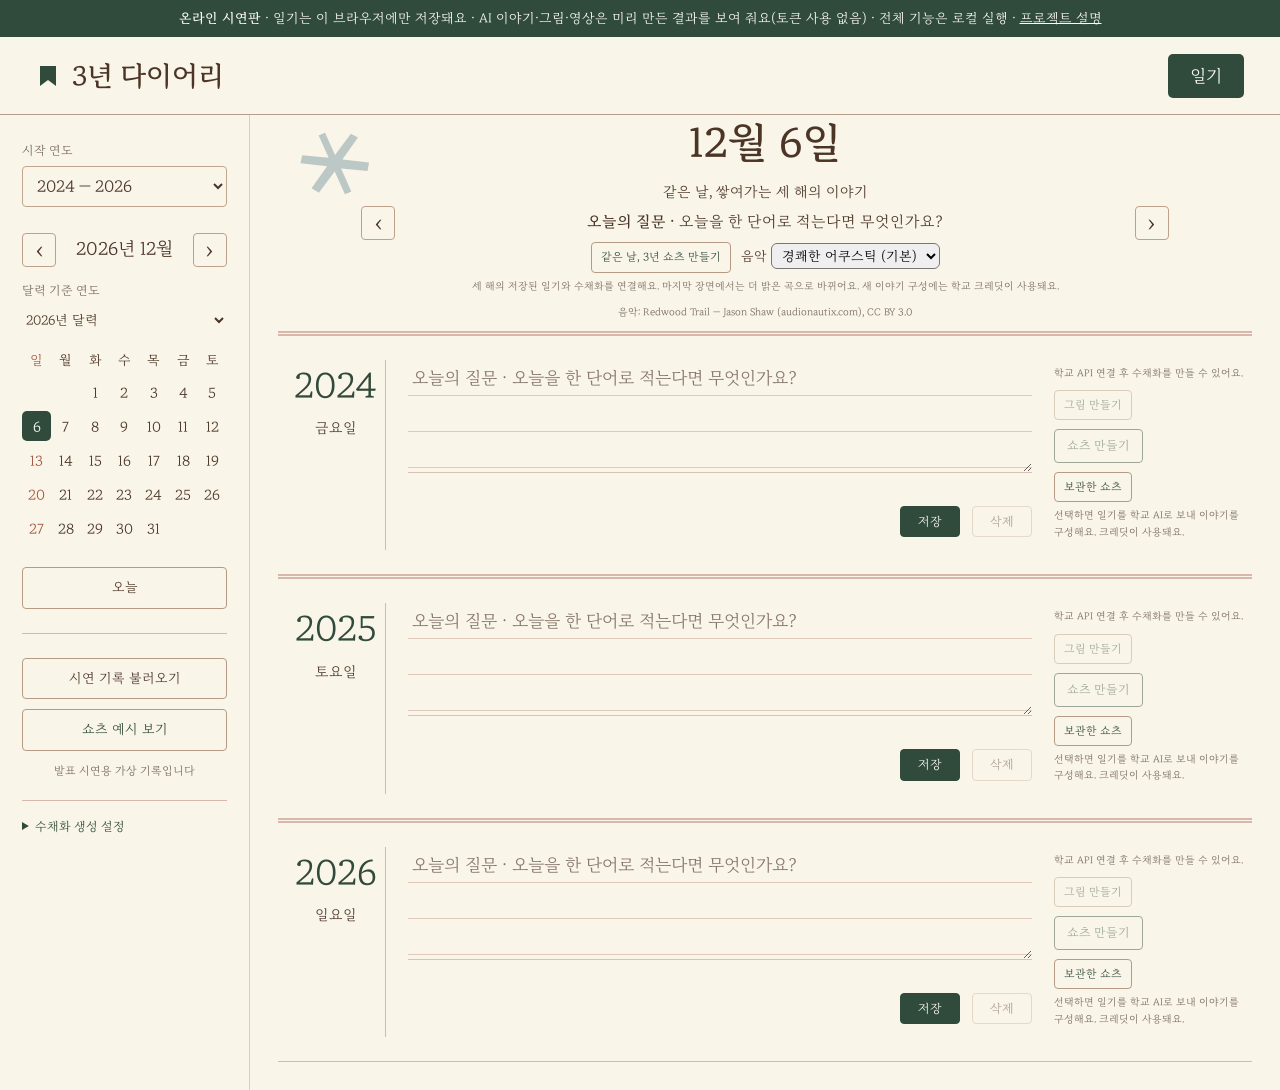
==== site/index.html @ 6a5f15e4 "Add term project: 3-year diary with AI shorts and Pages demo - Term-Project/: v2 app (Python stdlib " ====
<!DOCTYPE html>
<html lang="ko">
<head>
  <meta charset="UTF-8">
  <meta name="viewport" content="width=device-width, initial-scale=1.0">
  <title>3년 다이어리</title>
  <link rel="stylesheet" href="style.css">
</head>
<body>
  <div class="static-banner" role="note"><strong>온라인 시연판</strong> · 일기는 이 브라우저에만 저장돼요 · AI 이야기·그림·영상은 미리 만든 결과를 보여 줘요(토큰 사용 없음) · 전체 기능은 로컬 실행 · <a href="https://github.com/kiwisoop/ai-practice-course/tree/main/Term-Project">프로젝트 설명</a></div>
  <div class="app-container">
    <header class="app-header">
      <div class="header-left">
        <svg class="bookmark-icon" viewBox="0 0 24 24" width="24" height="24" aria-hidden="true">
          <path d="M4 2v20l8-6 8 6V2H4z" fill="currentColor"/>
        </svg>
        <h1 class="app-title">3년 다이어리</h1>
      </div>
      <nav class="header-nav">
        <button id="btn-diary" class="nav-btn" aria-pressed="true">일기</button>
      </nav>
    </header>

    <div class="main-wrapper">
      <aside class="sidebar">
        <section class="calendar-panel">
          <div class="calendar-header">
            <label for="select-start-year" class="year-label">시작 연도</label>
            <select id="select-start-year" class="year-select">
              <option value="1900">1900</option>
              <option value="1950">1950</option>
              <option value="2024" selected>2024</option>
              <option value="2050">2050</option>
              <option value="2097">2097</option>
            </select>
          </div>

          <div class="month-nav">
            <button aria-label="이전 달" id="btn-prev-month" class="btn-nav-month">‹</button>
            <span id="display-month" class="month-display">11월</span>
            <button aria-label="다음 달" id="btn-next-month" class="btn-nav-month">›</button>
          </div>

          <label class="year-label" for="calendar-year">달력 기준 연도</label><select id="calendar-year" class="year-select"></select>
          <table class="calendar-table" aria-label="달력">
            <thead>
              <tr>
                <th>일</th>
                <th>월</th>
                <th>화</th>
                <th>수</th>
                <th>목</th>
                <th>금</th>
                <th>토</th>
              </tr>
            </thead>
            <tbody id="calendar-body">
            </tbody>
          </table>

          <button id="btn-today" class="btn-today">오늘</button>
        </section>

        <section class="demo-panel">
          <button id="btn-load-demo" class="btn-demo">시연 기록 불러오기</button>
          <a href="shorts.html" class="btn-demo long-demo-link">쇼츠 예시 보기</a>
          <p class="demo-label">발표 시연용 가상 기록입니다</p>
        </section>
        <details id="image-settings" class="image-settings">
          <summary>수채화 생성 설정</summary>
          <p>GPT Image 2.5 Sunburst<br>한 번에 1장 · 약 15크레딧</p>
          <p id="image-api-status" role="status">연결 설정 확인 중…</p>
          <label><input type="checkbox" id="image-consent" disabled> 일기 저장 시 수채화 생성에 동의</label>
          <p>일기 본문이 학교 이미지 서비스로 전송됩니다. 기존 그림이 있으면 다시 열 때 추가 생성하지 않습니다.</p>
        </details>
      </aside>

      <main class="content-area">
        <div class="date-selector">
          <button aria-label="전날" id="btn-prev-day" class="btn-day-nav">‹</button>
          <div><div id="display-date" class="date-display">11월 17일</div><p class="date-subtitle">같은 날, 쌓여가는 세 해의 이야기</p><p id="daily-question" class="daily-question"></p><div id="past-banner" class="past-banner" role="status" aria-live="polite" hidden><span id="past-banner-text"></span> <button id="past-banner-read" type="button">지난 기록 먼저 읽기</button></div><button id="three-year-video" class="btn-generate">같은 날, 3년 쇼츠 만들기</button> <label for="three-year-music" class="music-label">음악</label> <select id="three-year-music" class="music-select"></select><p class="image-status">세 해의 저장된 일기와 수채화를 연결해요. 마지막 장면에서는 더 밝은 곡으로 바뀌어요. 새 이야기 구성에는 학교 크레딧이 사용돼요.</p><p id="three-year-music-credit" class="image-status"></p></div>
          <button aria-label="다음 날" id="btn-next-day" class="btn-day-nav">›</button>
        </div>

        <div id="diary-sections" class="diary-sections">
        </div>
      </main>
    </div>
  </div>

  <dialog id="dialog-shorts" aria-labelledby="shorts-title" class="dialog-info shorts-dialog">
    <h2 id="shorts-title">이 일기로 쇼츠 만들기</h2>
    <p id="shorts-date"></p>
    <p>일기 속 사건과 마음의 흐름을 짧은 이야기로 자동 구성해요. 확인 후 영상으로 남겨 보세요.</p>
    <img id="shorts-image" alt="쇼츠에 사용할 일기 수채화">
    <details><summary>저장한 일기 확인</summary><p id="shorts-original"></p></details>
    <ol id="shorts-story" aria-label="일기로 구성한 이야기"></ol>
    <details id="shorts-edit" hidden><summary>구성된 이야기 수정하기</summary>
      <label for="shorts-captions">장면별 문장</label>
      <textarea id="shorts-captions" rows="6" maxlength="519"></textarea>
      <p class="demo-label">수정은 선택이에요. 1~8개 장면, 장면당 64자 이내. 원문은 바뀌지 않아요. 쇼츠를 완성하면 수정한 문장을 다음 쇼츠와 3년 쇼츠에서 다시 사용해요.</p>
    </details>
    <button id="retry-story" class="btn-delete" hidden>이야기 구성 다시 시도</button>
    <button id="make-scene-images" class="btn-generate" disabled>이야기에 맞는 장면 그림 준비</button>
    <p class="demo-label">최대 3장 · 새 그림 장당 약 15크레딧(최대 약 45). 같은 일기·장면은 재사용해요. 실패해도 준비된 그림은 보존해요. 새로 만들 장수와 예상 크레딧을 확인한 뒤 일기와 장면을 학교 API로 보내요.</p>
    <div id="scene-previews" aria-label="장면 그림"></div>
    <p id="shorts-status" role="status"></p>
    <label for="shorts-music" class="music-label">배경음악</label> <select id="shorts-music" class="music-select"></select>
    <p id="shorts-music-credit" class="demo-label"></p>
    <button id="make-shorts" class="btn-save" disabled>이 이야기로 쇼츠 만들기</button>
    <button id="close-shorts" class="btn-delete">닫기</button>
    <video id="shorts-video" controls playsinline hidden></video>
    <a id="download-shorts" download="오늘의일기_쇼츠.mp4" hidden>MP4 저장</a>
    <p class="demo-label">이야기 구성은 학교 AI를 사용하고, 저장된 그림의 확대·패닝과 영상 합성은 추가 AI 호출 없이 처리해요. 음원 출처는 선택한 곡 아래에 표시돼요.</p>
  </dialog>
  <dialog id="dialog-videos" class="dialog-info shorts-dialog" aria-labelledby="videos-title">
    <h2 id="videos-title">보관한 쇼츠</h2>
    <p id="videos-status" role="status"></p>
    <div id="saved-videos"></div>
    <button id="close-videos" class="btn-delete">닫기</button>
  </dialog>
  <dialog id="dialog-image" class="dialog-image">
    <div class="dialog-content">
      <img id="dialog-image-preview" alt="수채화 확대 이미지">
      <button id="btn-close-image" class="btn-close-dialog">닫기</button>
    </div>
  </dialog>

  <dialog aria-labelledby="dialog-title" id="dialog-info" class="dialog-info">
    <div class="dialog-content">
      <h2 id="dialog-title"></h2>
      <p id="dialog-message"></p>
      <button id="btn-close-info" class="btn-modal">확인</button>
    </div>
  </dialog>

  <div id="status-message" class="status-message" role="status" aria-live="polite"></div>

  <script src="mock-api.js"></script>
  <script src="app.js"></script>
</body>
</html>
---- site/style.css ----
@font-face { font-family: MaruBuri; src: url('../assets/MaruBuri-Regular.woff2') format('woff2'); font-display: swap; }
@font-face { font-family: MaruBuri; src: url('../assets/MaruBuri-SemiBold.woff2') format('woff2'); font-weight: 600; font-display: swap; }
:root { --paper: #faf5e9; --ink: #4b3526; --green: #304b3b; --rule: #d8b7ac; --muted: #77695e; }
* { box-sizing: border-box; }
body { margin: 0; color: var(--ink); background: var(--paper); font-family: MaruBuri, 'AppleMyungjo', 'Batang', serif; line-height: 1.65; }
button, select, textarea { font: inherit; }
button { cursor: pointer; color: inherit; }
button:disabled { opacity: .45; cursor: default; }
button:focus-visible, select:focus-visible, img:focus-visible { outline: 2px solid var(--green); outline-offset: 4px; }
.app-header { min-height: 78px; padding: 14px 36px; display: flex; align-items: center; justify-content: space-between; border-bottom: 1px solid #b79d8d; }
.header-left { display: flex; align-items: center; gap: 12px; }
.bookmark-icon { color: var(--green); }
.app-title { margin: 0; font-size: 27px; font-weight: 600; }
.header-nav { display: flex; gap: 16px; }
.nav-btn { border: 0; background: none; padding: 8px 22px; font-size: 17px; }
.nav-btn[aria-pressed=true] { color: #fffdf6; background: var(--green); border-radius: 5px; }
.main-wrapper { display: flex; max-width: 1600px; margin: auto; min-height: calc(100vh - 78px); }
.sidebar { flex: 0 0 250px; padding: 26px 22px; border-right: 1px solid #dfcebb; }
.calendar-panel { padding-bottom: 24px; }
.calendar-header { margin-bottom: 26px; }
.year-label { display: block; font-size: 12px; color: var(--muted); margin-bottom: 5px; }
.year-select { padding: 8px 10px; width: 100%; color: var(--ink); background: transparent; border: 1px solid #bea58e; border-radius: 4px; }
.month-nav { display: flex; align-items: center; justify-content: space-between; margin: 20px 0 14px; }
.month-display { font-size: 18px; }
.btn-nav-month, .btn-day-nav { background: transparent; border: 1px solid #bca18c; border-radius: 4px; width: 34px; height: 34px; font-size: 24px; line-height: 1; }
#calendar-year { border: 0; padding: 4px 0; margin-bottom: 12px; font-size: 13px; }
.calendar-table { border-collapse: collapse; width: 100%; text-align: center; margin-bottom: 22px; }
.calendar-table th { font-size: 13px; font-weight: 400; padding: 4px 0; }
.calendar-table th:first-child, .calendar-table td:first-child { color: #a4563d; }
.calendar-table td { height: 34px; padding: 0; }
.calendar-day { border: 0; background: transparent; width: 29px; height: 30px; padding: 0; font-size: 14px; border-radius: 5px; }
.calendar-day:hover { background: #e9e4d6; }
.calendar-day.selected { background: var(--green); color: white; }
.btn-today, .btn-demo { width: 100%; border: 1px solid #b59b85; background: transparent; padding: 9px; border-radius: 4px; font-size: 13px; }
.demo-panel { border-top: 1px solid var(--rule); padding-top: 24px; }
.demo-label { font-size: 11px; color: var(--muted); text-align: center; }
.content-area { flex: 1; min-width: 0; padding: 0 28px 28px; }
.date-selector { display: flex; justify-content: center; align-items: center; gap: clamp(24px, 6vw, 110px); text-align: center; min-height: 166px; position: relative; }
.date-display { font-size: clamp(30px, 3.2vw, 46px); font-weight: 600; line-height: 1.4; }
.date-subtitle { margin: 7px 0 0; font-size: 14px; }
.daily-question { margin: 8px auto 0; max-width: 34em; font-size: 15px; line-height: 1.5; }
.daily-question::before { content: '오늘의 질문 · '; font-weight: 600; }
.past-banner { margin: 10px auto 0; padding: 8px 12px; max-width: 34em; border: 1px solid currentColor; border-radius: 8px; font-size: 14px; }
.past-banner button { margin-left: 6px; font: inherit; text-decoration: underline; background: none; border: 0; color: inherit; cursor: pointer; }
.date-selector::before { content: ''; position: absolute; left: 22px; top: 16px; width: 70px; height: 65px; opacity: .55; background: #c3a33b; clip-path: polygon(48% 100%,45% 65%,3% 37%,6% 17%,23% 0,42% 5%,50% 28%,60% 4%,79% 0,97% 18%,98% 37%,56% 65%,53% 100%); transform: rotate(-24deg); pointer-events: none; }
.content-area[data-season=spring] .date-selector::before { background: #dba4a2; clip-path: polygon(50% 12%,65% 0,80% 12%,78% 32%,98% 40%,100% 59%,80% 71%,80% 91%,58% 100%,44% 83%,22% 95%,4% 79%,15% 58%,0 41%,12% 22%,34% 26%); }
.content-area[data-season=summer] .date-selector::before { background: #6a8c54; border-radius: 85% 0 85% 0; clip-path: none; }
.content-area[data-season=winter] .date-selector::before { background: #8aa4aa; clip-path: polygon(45% 0,55% 0,55% 38%,88% 18%,95% 28%,62% 49%,95% 70%,88% 81%,55% 61%,55% 100%,45% 100%,45% 61%,12% 81%,5% 70%,38% 49%,5% 28%,12% 18%,45% 38%); }
.diary-sections { display: flex; flex-direction: column; }
.diary-section { border-top: 5px double var(--rule); display: grid; grid-template-columns: 100px minmax(0, 1fr) 190px; gap: 22px; padding: 24px 8px; min-height: 216px; }
.diary-section:last-child { border-bottom: 1px solid var(--rule); }
.section-header { display: flex; flex-direction: column; align-items: center; padding-top: 3px; border-right: 1px solid var(--rule); }
.year-title { color: var(--green); font-size: 35px; line-height: 1.3; }
.weekday-text { font-size: 14px; margin-top: 8px; }
.section-textarea-wrapper { min-width: 0; display: flex; flex-direction: column; }
.section-textarea { display: block; width: 100%; min-height: 113px; height: 113px; padding: 0 4px; resize: vertical; border: 0; border-bottom: 1px solid #dbc3b3; border-radius: 0; color: var(--ink); background-color: transparent; background-image: repeating-linear-gradient(transparent 0,transparent 35px,#dfc9b9 35px,#dfc9b9 36px); line-height: 36px; font-size: 17px; }
.section-textarea:focus { outline: 1px solid #b0bba9; outline-offset: 6px; }
.section-textarea:disabled { color: #857568; opacity: 1; }
.section-textarea::placeholder { color: #857568; }
.section-status { min-height: 19px; margin: 10px 0 4px; color: var(--muted); font-size: 11px; }
.section-status.error { color: #a33829; }
.section-status.success { color: var(--green); }
.section-buttons { display: flex; gap: 12px; justify-content: flex-end; }
.btn-save, .btn-delete { padding: 5px 17px; border-radius: 4px; font-size: 12px; }
.btn-save { border: 1px solid var(--green); color: #fffdf6; background: var(--green); }
.btn-delete { border: 1px solid #cbb8a3; background: transparent; }
.section-image-wrapper { min-width: 0; }
.section-image { width: 100%; height: 143px; object-fit: cover; cursor: zoom-in; border-radius: 3px; }
.image-status { font-size: 10px; color: var(--muted); margin-top: 5px; }
.image-status.stale { color: #8d5e29; }
.dialog-info, .dialog-image { margin: auto; max-width: min(90vw, 900px); border: 1px solid #bca18c; border-radius: 7px; padding: 25px; background: var(--paper); color: var(--ink); }
dialog::backdrop { background: #231e1966; }
.dialog-content { display: flex; flex-direction: column; align-items: center; gap: 14px; }
.dialog-content h2 { margin: 0; font-size: 22px; }
.dialog-content p { white-space: pre-line; }
.dialog-content img { max-width: 80vw; max-height: 75vh; object-fit: contain; }
.btn-close-dialog, .btn-modal { border: 0; color: white; background: var(--green); border-radius: 4px; padding: 8px 23px; }
.status-message:empty { display: none; }
.status-message { padding: 10px 25px; color: #943b2d; font-size: 14px; }
@media (min-width: 1600px) { .diary-section { min-height: 245px; } }
@media (max-width: 1100px) { .sidebar { flex-basis: 215px; padding: 24px 16px; } .content-area { padding: 0 18px 25px; } .diary-section { grid-template-columns: 78px minmax(0,1fr) 145px; gap: 14px; } .section-image { height: 128px; } .section-textarea { font-size: 15px; } .date-selector::before { width: 46px; height: 45px; left: 2px; } }
@media (max-width: 720px) {
  .app-header { padding: 12px 17px; min-height: 66px; }
  .app-title { font-size: 21px; }
  .header-left { gap: 6px; }
  .header-nav { gap: 2px; }
  .nav-btn { padding: 6px 10px; font-size: 13px; }
  .main-wrapper { display: block; }
  .sidebar { width: auto; border-right: 0; border-bottom: 1px solid var(--rule); padding: 15px 20px; }
  .calendar-header { margin: 0; }
  .month-nav, .calendar-table, #calendar-year, label[for=calendar-year], .btn-today { display: none; }
  .calendar-panel { padding: 0; }
  .demo-panel { border: 0; padding-top: 10px; }
  .demo-label { margin: 6px 0 0; }
  .content-area { padding: 0 18px 30px; }
  .date-selector { min-height: 130px; gap: 20px; }
  .date-selector::before { width: 30px; height: 30px; top: 7px; }
  .date-subtitle { font-size: 11px; }
  .date-display { font-size: 31px; }
  .diary-section { grid-template-columns: 58px minmax(0,1fr); gap: 13px; padding: 22px 0; }
  .year-title { font-size: 25px; }
  .weekday-text { font-size: 11px; }
  .section-image-wrapper { grid-column: 2; }
  .section-image { width: 100%; max-width: 290px; height: auto; aspect-ratio: 4 / 3; }
  .section-textarea { font-size: 15px; min-height: 149px; height: 149px; }
}

.image-settings { border-top:1px solid var(--rule); margin-top:20px; padding-top:16px; font-size:12px; }
.image-settings summary { cursor:pointer; color:var(--green); }
.image-settings p { color:var(--muted); }
.image-settings label { display:block; }
.image-settings input { accent-color:var(--green); }
.btn-generate, .btn-history { margin-top:9px; background:transparent; border:1px solid #b59b85; border-radius:4px; padding:5px 9px; font-size:11px; color:var(--green); }
.image-status.error { color:#a33829; }

.btn-shorts { display:block; margin-top:9px; padding:6px 12px; border:1px solid var(--green); border-radius:4px; color:var(--green); background:transparent; font-size:12px; }
.shorts-dialog { width:min(640px,94vw); max-height:90vh; overflow:auto; }
#shorts-image { display:block; width:150px; max-width:100%; margin:12px auto; border-radius:4px; }
#shorts-original { white-space:pre-wrap; max-height:220px; overflow:auto; }
#shorts-captions { display:block; width:100%; margin-top:8px; padding:12px; color:var(--ink); background:var(--paper); border:1px solid var(--rule); }
#shorts-video { display:block; max-height:65vh; max-width:100%; margin:20px auto; }
#shorts-video[hidden], #download-shorts[hidden] { display:none; }
#download-shorts { display:block; text-align:center; color:var(--green); }

.long-demo-link { display:block; margin-top:10px; text-align:center; text-decoration:none; color:var(--green); }
.demo-home { color:var(--green); text-decoration:none; }
a:focus-visible, video:focus-visible { outline:2px solid var(--green); outline-offset:4px; }
.long-demo-page { max-width:1200px; padding:36px 28px 64px; margin:auto; }
.long-demo-intro { border-bottom:1px solid var(--rule); padding-bottom:24px; margin-bottom:32px; }
.long-demo-date { color:var(--muted); font-size:14px; }
.long-demo-intro h1 { font-size:clamp(26px,4vw,40px); margin:8px 0; }
.long-demo-layout { display:grid; grid-template-columns:minmax(250px,360px) minmax(0,1fr); gap:clamp(28px,5vw,72px); align-items:start; }
.long-demo-layout h2 { font-size:21px; margin:0 0 18px; }
.long-demo-movie video { display:block; width:100%; aspect-ratio:9/16; background:#302a24; border-radius:5px; }
.long-demo-download { display:block; margin-top:14px; text-align:center; text-decoration:none; font-size:15px; padding:10px; }
.long-demo-note { font-size:12px; color:var(--muted); line-height:1.8; }
.long-demo-second { margin-top:40px !important; }
.long-demo-year { margin-top:28px; border-top:1px solid var(--rule); padding-top:16px; }
.long-demo-year summary { cursor:pointer; font-size:17px; }
.long-demo-year > p:not(.long-demo-note) { line-height:2.15; margin:20px 0; word-break:keep-all; }
.long-demo-diary { min-width:0; }
.long-demo-diary > p:not(.long-demo-note) { line-height:2.15; margin:24px 0; word-break:keep-all; overflow-wrap:anywhere; }
@media (max-width:720px) {
  .long-demo-page { padding:24px 20px 40px; }
  .long-demo-layout { grid-template-columns:1fr; }
  .long-demo-movie { width:100%; max-width:360px; margin:auto; }
}

#shorts-story { padding-left:28px; line-height:1.9; }
#shorts-story li { padding:7px 0; border-bottom:1px solid var(--rule); }
#scene-previews { display:flex; gap:10px; flex-wrap:wrap; margin:14px 0; }
#scene-previews img { width:calc(33.33% - 10px); object-fit:cover; border-radius:4px; }
#saved-videos video { display:block; max-width:100%; max-height:65vh; margin:14px auto; }
#saved-videos section { padding:14px 0; border-bottom:1px solid var(--rule); }
#shorts-edit[hidden], #retry-story[hidden] { display:none; }

.music-label { font-size: 13px; margin-left: 6px; }
.music-select { font: inherit; font-size: 13px; padding: 2px 6px; border-radius: 6px; }

.static-banner { padding: 8px 16px; font-size: 13px; text-align: center; color: #fffdf6; background: var(--green); }
.static-banner a { color: inherit; }
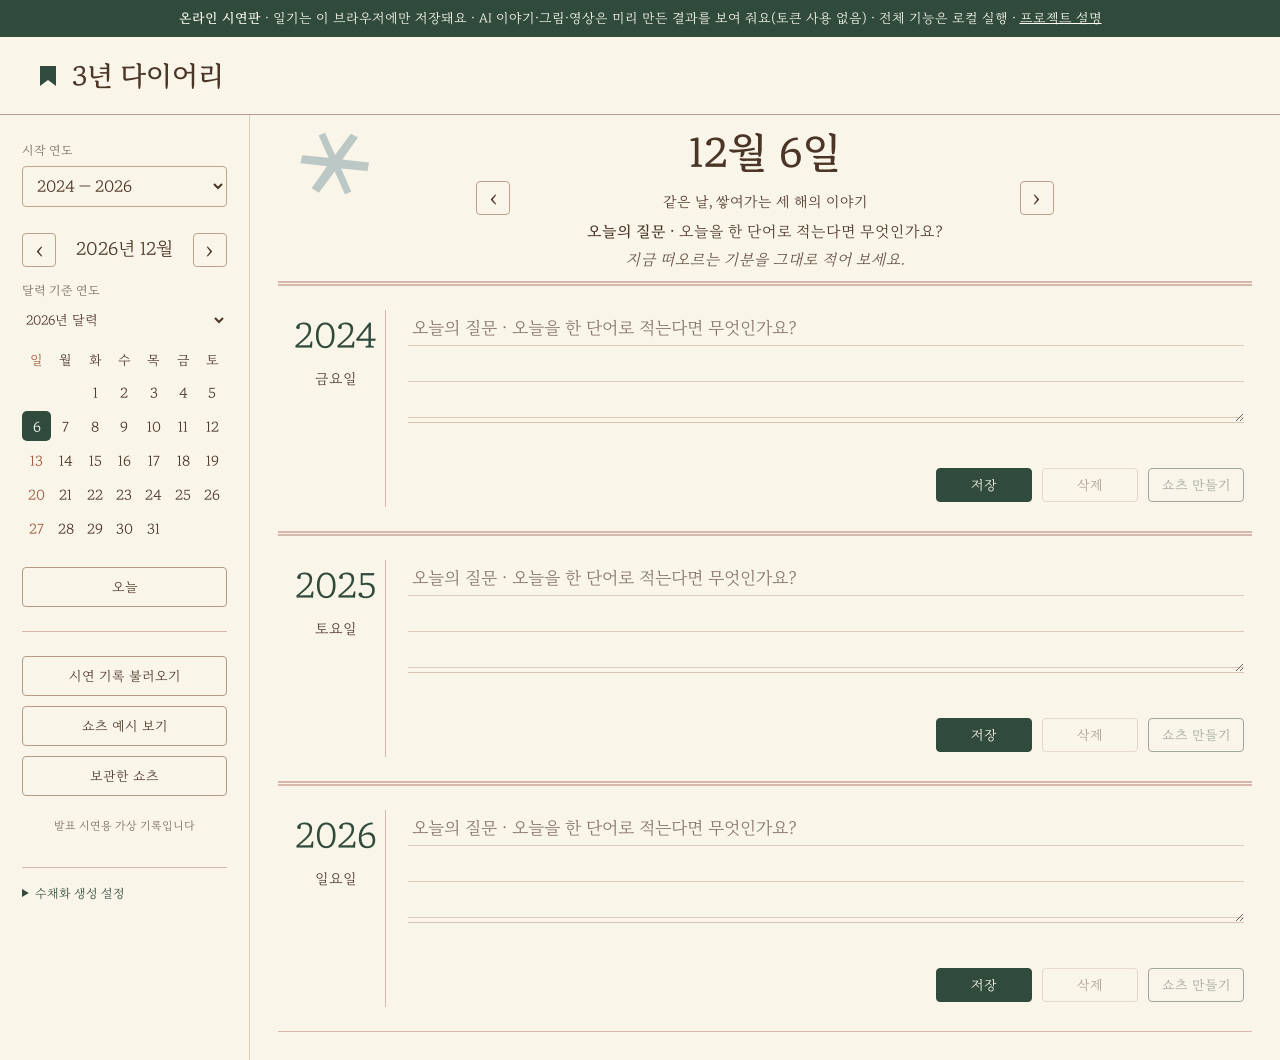
==== commit 0eefeb9d: "장면마다 AI 영상(Seedance)·인물 통일 쇼츠, 예시 쇼츠·README 최신화 - 장면 문장마다 Seedance 텍스트→영상 클립, 같은 인물 설명으로 주인공 통일 - 쇼츠" ====
--- a/site/index.html
+++ b/site/index.html
@@ -7,7 +7,7 @@
   <link rel="stylesheet" href="style.css">
 </head>
 <body>
-  <div class="static-banner" role="note"><strong>온라인 시연판</strong> · 일기는 이 브라우저에만 저장돼요 · AI 이야기·그림·영상은 미리 만든 결과를 보여 줘요(토큰 사용 없음) · 전체 기능은 로컬 실행 · <a href="https://github.com/kiwisoop/ai-practice-course/tree/main/Term-Project">프로젝트 설명</a></div>
+  <div class="static-banner" role="note"><strong>온라인 시연판</strong> · 일기는 이 브라우저에만 저장돼요 · AI 이야기·그림·영상은 미리 만든 결과를 보여 줘요(토큰 사용 없음) · 전체 기능은 로컬 실행 · <a href="https://github.com/kiwisoop/same-day-diary">프로젝트 설명</a></div>
   <div class="app-container">
     <header class="app-header">
       <div class="header-left">
@@ -16,9 +16,6 @@
         </svg>
         <h1 class="app-title">3년 다이어리</h1>
       </div>
-      <nav class="header-nav">
-        <button id="btn-diary" class="nav-btn" aria-pressed="true">일기</button>
-      </nav>
     </header>
 
     <div class="main-wrapper">
@@ -64,6 +61,7 @@
         <section class="demo-panel">
           <button id="btn-load-demo" class="btn-demo">시연 기록 불러오기</button>
           <a href="shorts.html" class="btn-demo long-demo-link">쇼츠 예시 보기</a>
+          <button id="btn-saved-shorts" class="btn-demo" type="button">보관한 쇼츠</button>
           <p class="demo-label">발표 시연용 가상 기록입니다</p>
         </section>
         <details id="image-settings" class="image-settings">
@@ -78,7 +76,7 @@
       <main class="content-area">
         <div class="date-selector">
           <button aria-label="전날" id="btn-prev-day" class="btn-day-nav">‹</button>
-          <div><div id="display-date" class="date-display">11월 17일</div><p class="date-subtitle">같은 날, 쌓여가는 세 해의 이야기</p><p id="daily-question" class="daily-question"></p><div id="past-banner" class="past-banner" role="status" aria-live="polite" hidden><span id="past-banner-text"></span> <button id="past-banner-read" type="button">지난 기록 먼저 읽기</button></div><button id="three-year-video" class="btn-generate">같은 날, 3년 쇼츠 만들기</button> <label for="three-year-music" class="music-label">음악</label> <select id="three-year-music" class="music-select"></select><p class="image-status">세 해의 저장된 일기와 수채화를 연결해요. 마지막 장면에서는 더 밝은 곡으로 바뀌어요. 새 이야기 구성에는 학교 크레딧이 사용돼요.</p><p id="three-year-music-credit" class="image-status"></p></div>
+          <div><div id="display-date" class="date-display">11월 17일</div><p class="date-subtitle">같은 날, 쌓여가는 세 해의 이야기</p><p id="daily-question" class="daily-question"></p><p id="daily-cheer" class="daily-cheer" aria-live="polite"></p><div id="past-banner" class="past-banner" role="status" aria-live="polite" hidden><span id="past-banner-text"></span> <button id="past-banner-read" type="button">지난 기록 먼저 읽기</button></div></div>
           <button aria-label="다음 날" id="btn-next-day" class="btn-day-nav">›</button>
         </div>
 
@@ -90,28 +88,23 @@
 
   <dialog id="dialog-shorts" aria-labelledby="shorts-title" class="dialog-info shorts-dialog">
     <h2 id="shorts-title">이 일기로 쇼츠 만들기</h2>
-    <p id="shorts-date"></p>
-    <p>일기 속 사건과 마음의 흐름을 짧은 이야기로 자동 구성해요. 확인 후 영상으로 남겨 보세요.</p>
-    <img id="shorts-image" alt="쇼츠에 사용할 일기 수채화">
-    <details><summary>저장한 일기 확인</summary><p id="shorts-original"></p></details>
-    <ol id="shorts-story" aria-label="일기로 구성한 이야기"></ol>
-    <details id="shorts-edit" hidden><summary>구성된 이야기 수정하기</summary>
-      <label for="shorts-captions">장면별 문장</label>
-      <textarea id="shorts-captions" rows="6" maxlength="519"></textarea>
-      <p class="demo-label">수정은 선택이에요. 1~8개 장면, 장면당 64자 이내. 원문은 바뀌지 않아요. 쇼츠를 완성하면 수정한 문장을 다음 쇼츠와 3년 쇼츠에서 다시 사용해요.</p>
-    </details>
-    <button id="retry-story" class="btn-delete" hidden>이야기 구성 다시 시도</button>
-    <button id="make-scene-images" class="btn-generate" disabled>이야기에 맞는 장면 그림 준비</button>
-    <p class="demo-label">최대 3장 · 새 그림 장당 약 15크레딧(최대 약 45). 같은 일기·장면은 재사용해요. 실패해도 준비된 그림은 보존해요. 새로 만들 장수와 예상 크레딧을 확인한 뒤 일기와 장면을 학교 API로 보내요.</p>
-    <div id="scene-previews" aria-label="장면 그림"></div>
+    <p id="shorts-date" class="demo-label"></p>
+    <ol id="shorts-story" class="shorts-story" aria-label="장면 문장"></ol>
+    <p class="demo-label shorts-hint">문장을 누르면 고칠 수 있어요. 자막과 목소리에 그대로 쓰여요.</p>
+    <textarea id="shorts-captions" hidden></textarea>
+    <button id="retry-story" class="btn-delete" hidden>이야기 다시 구성</button>
+    <div class="shorts-options">
+      <label><input type="checkbox" id="shorts-ai-video"> AI 영상으로 움직이기 <span id="shorts-video-cost" class="demo-label"></span></label>
+      <label class="narration-option" hidden><input type="checkbox" id="shorts-narration" checked> 자막 읽어 주기</label>
+    </div>
     <p id="shorts-status" role="status"></p>
-    <label for="shorts-music" class="music-label">배경음악</label> <select id="shorts-music" class="music-select"></select>
-    <p id="shorts-music-credit" class="demo-label"></p>
-    <button id="make-shorts" class="btn-save" disabled>이 이야기로 쇼츠 만들기</button>
-    <button id="close-shorts" class="btn-delete">닫기</button>
+    <div class="shorts-actions">
+      <button id="make-shorts" class="btn-save" disabled>쇼츠 만들기</button>
+      <button id="close-shorts" class="btn-delete">닫기</button>
+    </div>
     <video id="shorts-video" controls playsinline hidden></video>
     <a id="download-shorts" download="오늘의일기_쇼츠.mp4" hidden>MP4 저장</a>
-    <p class="demo-label">이야기 구성은 학교 AI를 사용하고, 저장된 그림의 확대·패닝과 영상 합성은 추가 AI 호출 없이 처리해요. 음원 출처는 선택한 곡 아래에 표시돼요.</p>
+    <p id="shorts-music-credit" class="demo-label"></p>
   </dialog>
   <dialog id="dialog-videos" class="dialog-info shorts-dialog" aria-labelledby="videos-title">
     <h2 id="videos-title">보관한 쇼츠</h2>
--- a/site/style.css
+++ b/site/style.css
@@ -11,9 +11,6 @@
 .header-left { display: flex; align-items: center; gap: 12px; }
 .bookmark-icon { color: var(--green); }
 .app-title { margin: 0; font-size: 27px; font-weight: 600; }
-.header-nav { display: flex; gap: 16px; }
-.nav-btn { border: 0; background: none; padding: 8px 22px; font-size: 17px; }
-.nav-btn[aria-pressed=true] { color: #fffdf6; background: var(--green); border-radius: 5px; }
 .main-wrapper { display: flex; max-width: 1600px; margin: auto; min-height: calc(100vh - 78px); }
 .sidebar { flex: 0 0 250px; padding: 26px 22px; border-right: 1px solid #dfcebb; }
 .calendar-panel { padding-bottom: 24px; }
@@ -31,7 +28,8 @@
 .calendar-day { border: 0; background: transparent; width: 29px; height: 30px; padding: 0; font-size: 14px; border-radius: 5px; }
 .calendar-day:hover { background: #e9e4d6; }
 .calendar-day.selected { background: var(--green); color: white; }
-.btn-today, .btn-demo { width: 100%; border: 1px solid #b59b85; background: transparent; padding: 9px; border-radius: 4px; font-size: 13px; }
+.btn-today, .btn-demo { box-sizing: border-box; width: 100%; height: 40px; display: flex; align-items: center; justify-content: center; border: 1px solid #b59b85; background: transparent; padding: 0 9px; border-radius: 4px; font-size: 13px; color: inherit; text-decoration: none; }
+.demo-panel { display: flex; flex-direction: column; gap: 10px; }
 .demo-panel { border-top: 1px solid var(--rule); padding-top: 24px; }
 .demo-label { font-size: 11px; color: var(--muted); text-align: center; }
 .content-area { flex: 1; min-width: 0; padding: 0 28px 28px; }
@@ -40,6 +38,7 @@
 .date-subtitle { margin: 7px 0 0; font-size: 14px; }
 .daily-question { margin: 8px auto 0; max-width: 34em; font-size: 15px; line-height: 1.5; }
 .daily-question::before { content: '오늘의 질문 · '; font-weight: 600; }
+.daily-cheer { margin: 6px auto 0; max-width: 34em; font-size: 15px; line-height: 1.5; font-style: italic; opacity: .85; }
 .past-banner { margin: 10px auto 0; padding: 8px 12px; max-width: 34em; border: 1px solid currentColor; border-radius: 8px; font-size: 14px; }
 .past-banner button { margin-left: 6px; font: inherit; text-decoration: underline; background: none; border: 0; color: inherit; cursor: pointer; }
 .date-selector::before { content: ''; position: absolute; left: 22px; top: 16px; width: 70px; height: 65px; opacity: .55; background: #c3a33b; clip-path: polygon(48% 100%,45% 65%,3% 37%,6% 17%,23% 0,42% 5%,50% 28%,60% 4%,79% 0,97% 18%,98% 37%,56% 65%,53% 100%); transform: rotate(-24deg); pointer-events: none; }
@@ -47,12 +46,14 @@
 .content-area[data-season=summer] .date-selector::before { background: #6a8c54; border-radius: 85% 0 85% 0; clip-path: none; }
 .content-area[data-season=winter] .date-selector::before { background: #8aa4aa; clip-path: polygon(45% 0,55% 0,55% 38%,88% 18%,95% 28%,62% 49%,95% 70%,88% 81%,55% 61%,55% 100%,45% 100%,45% 61%,12% 81%,5% 70%,38% 49%,5% 28%,12% 18%,45% 38%); }
 .diary-sections { display: flex; flex-direction: column; }
-.diary-section { border-top: 5px double var(--rule); display: grid; grid-template-columns: 100px minmax(0, 1fr) 190px; gap: 22px; padding: 24px 8px; min-height: 216px; }
+.diary-section { border-top: 5px double var(--rule); display: grid; grid-template-columns: 100px minmax(0, 1fr); gap: 22px; padding: 24px 8px; min-height: 216px; }
 .diary-section:last-child { border-bottom: 1px solid var(--rule); }
 .section-header { display: flex; flex-direction: column; align-items: center; padding-top: 3px; border-right: 1px solid var(--rule); }
 .year-title { color: var(--green); font-size: 35px; line-height: 1.3; }
 .weekday-text { font-size: 14px; margin-top: 8px; }
-.section-textarea-wrapper { min-width: 0; display: flex; flex-direction: column; }
+.section-textarea-wrapper { min-width: 0; display: flex; flex-direction: column; position: relative; isolation: isolate; }
+/* The diary's watercolor, faint behind the writing. */
+.section-textarea-wrapper.has-picture::before { content: ''; position: absolute; inset: -8px -8px 0; z-index: -1; pointer-events: none; border-radius: 6px; background: var(--diary-picture) center / cover no-repeat; opacity: .25; }
 .section-textarea { display: block; width: 100%; min-height: 113px; height: 113px; padding: 0 4px; resize: vertical; border: 0; border-bottom: 1px solid #dbc3b3; border-radius: 0; color: var(--ink); background-color: transparent; background-image: repeating-linear-gradient(transparent 0,transparent 35px,#dfc9b9 35px,#dfc9b9 36px); line-height: 36px; font-size: 17px; }
 .section-textarea:focus { outline: 1px solid #b0bba9; outline-offset: 6px; }
 .section-textarea:disabled { color: #857568; opacity: 1; }
@@ -60,8 +61,8 @@
 .section-status { min-height: 19px; margin: 10px 0 4px; color: var(--muted); font-size: 11px; }
 .section-status.error { color: #a33829; }
 .section-status.success { color: var(--green); }
-.section-buttons { display: flex; gap: 12px; justify-content: flex-end; }
-.btn-save, .btn-delete { padding: 5px 17px; border-radius: 4px; font-size: 12px; }
+.section-buttons { display: flex; gap: 10px; justify-content: flex-end; align-items: center; margin-top: 12px; }
+.btn-save, .btn-delete, .btn-shorts { box-sizing: border-box; flex: 0 0 96px; height: 34px; padding: 0 10px; display: inline-flex; align-items: center; justify-content: center; border-radius: 4px; font-size: 13px; line-height: 1; white-space: nowrap; }
 .btn-save { border: 1px solid var(--green); color: #fffdf6; background: var(--green); }
 .btn-delete { border: 1px solid #cbb8a3; background: transparent; }
 .section-image-wrapper { min-width: 0; }
@@ -78,13 +79,11 @@
 .status-message:empty { display: none; }
 .status-message { padding: 10px 25px; color: #943b2d; font-size: 14px; }
 @media (min-width: 1600px) { .diary-section { min-height: 245px; } }
-@media (max-width: 1100px) { .sidebar { flex-basis: 215px; padding: 24px 16px; } .content-area { padding: 0 18px 25px; } .diary-section { grid-template-columns: 78px minmax(0,1fr) 145px; gap: 14px; } .section-image { height: 128px; } .section-textarea { font-size: 15px; } .date-selector::before { width: 46px; height: 45px; left: 2px; } }
+@media (max-width: 1100px) { .sidebar { flex-basis: 215px; padding: 24px 16px; } .content-area { padding: 0 18px 25px; } .diary-section { grid-template-columns: 78px minmax(0,1fr); gap: 14px; } .section-image { height: 128px; } .section-textarea { font-size: 15px; } .date-selector::before { width: 46px; height: 45px; left: 2px; } }
 @media (max-width: 720px) {
   .app-header { padding: 12px 17px; min-height: 66px; }
   .app-title { font-size: 21px; }
   .header-left { gap: 6px; }
-  .header-nav { gap: 2px; }
-  .nav-btn { padding: 6px 10px; font-size: 13px; }
   .main-wrapper { display: block; }
   .sidebar { width: auto; border-right: 0; border-bottom: 1px solid var(--rule); padding: 15px 20px; }
   .calendar-header { margin: 0; }
@@ -113,16 +112,16 @@
 .btn-generate, .btn-history { margin-top:9px; background:transparent; border:1px solid #b59b85; border-radius:4px; padding:5px 9px; font-size:11px; color:var(--green); }
 .image-status.error { color:#a33829; }
 
-.btn-shorts { display:block; margin-top:9px; padding:6px 12px; border:1px solid var(--green); border-radius:4px; color:var(--green); background:transparent; font-size:12px; }
+.btn-shorts { border: 1px solid var(--green); color: var(--green); background: transparent; }
+.section-textarea-wrapper > .image-status { text-align: right; }
 .shorts-dialog { width:min(640px,94vw); max-height:90vh; overflow:auto; }
-#shorts-image { display:block; width:150px; max-width:100%; margin:12px auto; border-radius:4px; }
 #shorts-original { white-space:pre-wrap; max-height:220px; overflow:auto; }
 #shorts-captions { display:block; width:100%; margin-top:8px; padding:12px; color:var(--ink); background:var(--paper); border:1px solid var(--rule); }
 #shorts-video { display:block; max-height:65vh; max-width:100%; margin:20px auto; }
 #shorts-video[hidden], #download-shorts[hidden] { display:none; }
 #download-shorts { display:block; text-align:center; color:var(--green); }
 
-.long-demo-link { display:block; margin-top:10px; text-align:center; text-decoration:none; color:var(--green); }
+
 .demo-home { color:var(--green); text-decoration:none; }
 a:focus-visible, video:focus-visible { outline:2px solid var(--green); outline-offset:4px; }
 .long-demo-page { max-width:1200px; padding:36px 28px 64px; margin:auto; }
@@ -146,16 +145,48 @@
   .long-demo-movie { width:100%; max-width:360px; margin:auto; }
 }
 
-#shorts-story { padding-left:28px; line-height:1.9; }
-#shorts-story li { padding:7px 0; border-bottom:1px solid var(--rule); }
-#scene-previews { display:flex; gap:10px; flex-wrap:wrap; margin:14px 0; }
-#scene-previews img { width:calc(33.33% - 10px); object-fit:cover; border-radius:4px; }
+#shorts-story { padding-left:28px; margin:16px 0 6px; }
+#shorts-story li { padding:2px 0; border-bottom:1px solid var(--rule); }
+.story-line { width:100%; box-sizing:border-box; border:0; background:transparent; font:inherit; font-size:16px; line-height:1.9; padding:4px 6px; border-radius:4px; color:inherit; }
+.story-line:hover { background:rgba(181,155,133,.12); }
+.story-line:focus { outline:1px solid var(--green); background:#fffdf6; }
+.shorts-hint { margin:0 0 16px; }
+.shorts-options { display:flex; flex-direction:column; gap:10px; margin:6px 0 4px; }
+.shorts-options label { display:flex; align-items:center; gap:8px; font-size:14px; flex-wrap:wrap; }
+.shorts-options input { accent-color: var(--green); }
+.shorts-actions { display:flex; gap:10px; justify-content:flex-end; margin:12px 0; }
+.shorts-actions button { box-sizing:border-box; flex:0 0 110px; height:38px; border-radius:4px; font-size:14px; }
 #saved-videos video { display:block; max-width:100%; max-height:65vh; margin:14px auto; }
 #saved-videos section { padding:14px 0; border-bottom:1px solid var(--rule); }
 #shorts-edit[hidden], #retry-story[hidden] { display:none; }
 
 .music-label { font-size: 13px; margin-left: 6px; }
+.narration-option[hidden] { display: none; }
+#shorts-spoken { display: block; width: 100%; margin-top: 8px; padding: 12px; color: var(--ink); background: var(--paper); border: 1px solid var(--rule); }
+.narration-option input { accent-color: var(--green); }
 .music-select { font: inherit; font-size: 13px; padding: 2px 6px; border-radius: 6px; }
+#shorts-captions[hidden] { display: none; }
+/* Shorts example page: two videos side by side, then the three diaries as cards. */
+.demo-movies { display:grid; grid-template-columns:repeat(2, minmax(0, 340px)); justify-content:center; gap:clamp(24px,5vw,64px); margin:8px 0 48px; }
+.demo-movie { margin:0; }
+.demo-movie video { display:block; width:100%; aspect-ratio:9/16; background:#302a24; border-radius:6px; }
+.demo-movie h2 { font-size:19px; margin:16px 0 6px; }
+.demo-movie p { margin:0 0 12px; line-height:1.7; color:var(--muted); font-size:14px; }
+.demo-duration { font-size:14px; color:var(--muted); font-weight:normal; }
+.demo-diaries > h2 { font-size:21px; margin:0 0 18px; border-top:1px solid var(--rule); padding-top:28px; }
+.demo-cards { display:grid; grid-template-columns:repeat(3, minmax(0,1fr)); gap:20px; }
+.demo-card { border:1px solid var(--rule); border-radius:6px; overflow:hidden; background:rgba(255,253,246,.6); }
+.demo-card img { display:block; width:100%; aspect-ratio:4/3; object-fit:cover; }
+.demo-card-body { padding:16px 18px 18px; }
+.demo-card h3 { font-size:17px; margin:0 0 8px; }
+.demo-card-text p { line-height:1.9; margin:0 0 10px; word-break:keep-all; font-size:14.5px; }
+.demo-card details { margin-top:8px; font-size:14px; }
+.demo-card summary { cursor:pointer; color:var(--green); }
+.demo-card ol { padding-left:22px; line-height:1.8; margin:8px 0 0; }
+.demo-notes { margin-top:40px; border-top:1px solid var(--rule); padding-top:18px; font-size:12px; color:var(--muted); line-height:1.8; }
+.demo-notes p { margin:0 0 6px; }
+@media (max-width: 900px) { .demo-cards { grid-template-columns:1fr; } }
+@media (max-width: 640px) { .demo-movies { grid-template-columns:minmax(0,340px); } }
 
 .static-banner { padding: 8px 16px; font-size: 13px; text-align: center; color: #fffdf6; background: var(--green); }
 .static-banner a { color: inherit; }
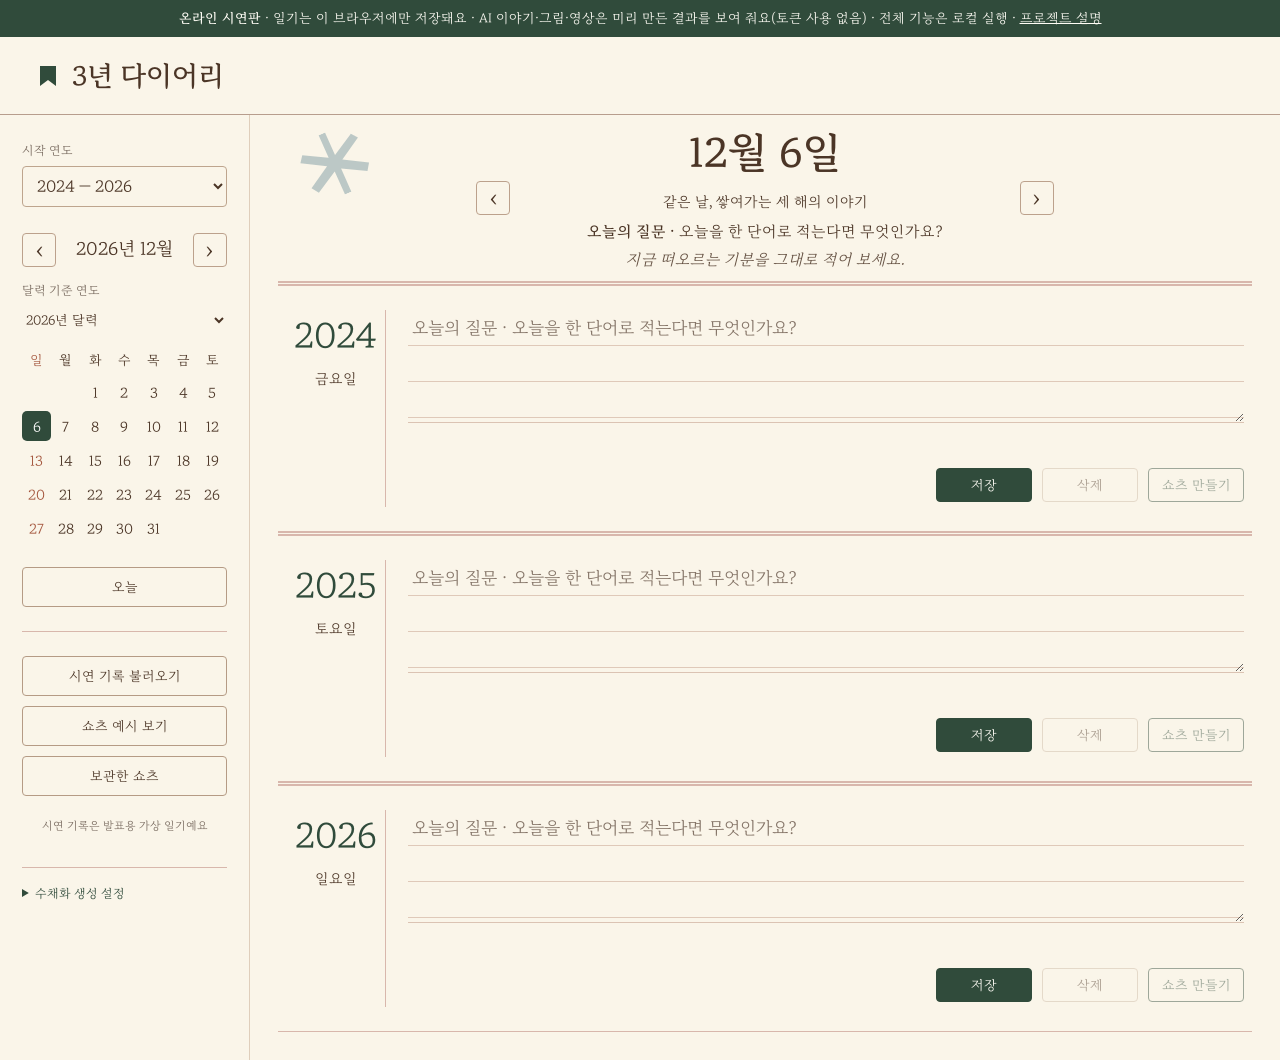
==== commit 3a6ef68a: "사소한 다듬기: 로컬 영상 표지(0:00), 예시 페이지 길이 표시, 문구·파일 이름 - 완성 쇼츠마다 3초 장면을 표지(jpg)로 만들어 재생 전 0:00과 함께 표시 - 로컬 " ====
--- a/site/index.html
+++ b/site/index.html
@@ -62,14 +62,14 @@
           <button id="btn-load-demo" class="btn-demo">시연 기록 불러오기</button>
           <a href="shorts.html" class="btn-demo long-demo-link">쇼츠 예시 보기</a>
           <button id="btn-saved-shorts" class="btn-demo" type="button">보관한 쇼츠</button>
-          <p class="demo-label">발표 시연용 가상 기록입니다</p>
+          <p class="demo-label">시연 기록은 발표용 가상 일기예요</p>
         </section>
         <details id="image-settings" class="image-settings">
           <summary>수채화 생성 설정</summary>
           <p>GPT Image 2.5 Sunburst<br>한 번에 1장 · 약 15크레딧</p>
           <p id="image-api-status" role="status">연결 설정 확인 중…</p>
           <label><input type="checkbox" id="image-consent" disabled> 일기 저장 시 수채화 생성에 동의</label>
-          <p>일기 본문이 학교 이미지 서비스로 전송됩니다. 기존 그림이 있으면 다시 열 때 추가 생성하지 않습니다.</p>
+          <p>일기 본문이 학교 이미지 서비스로 전송됩니다. 내용이 바뀌지 않았으면 그림을 다시 만들지 않습니다.</p>
         </details>
       </aside>
 
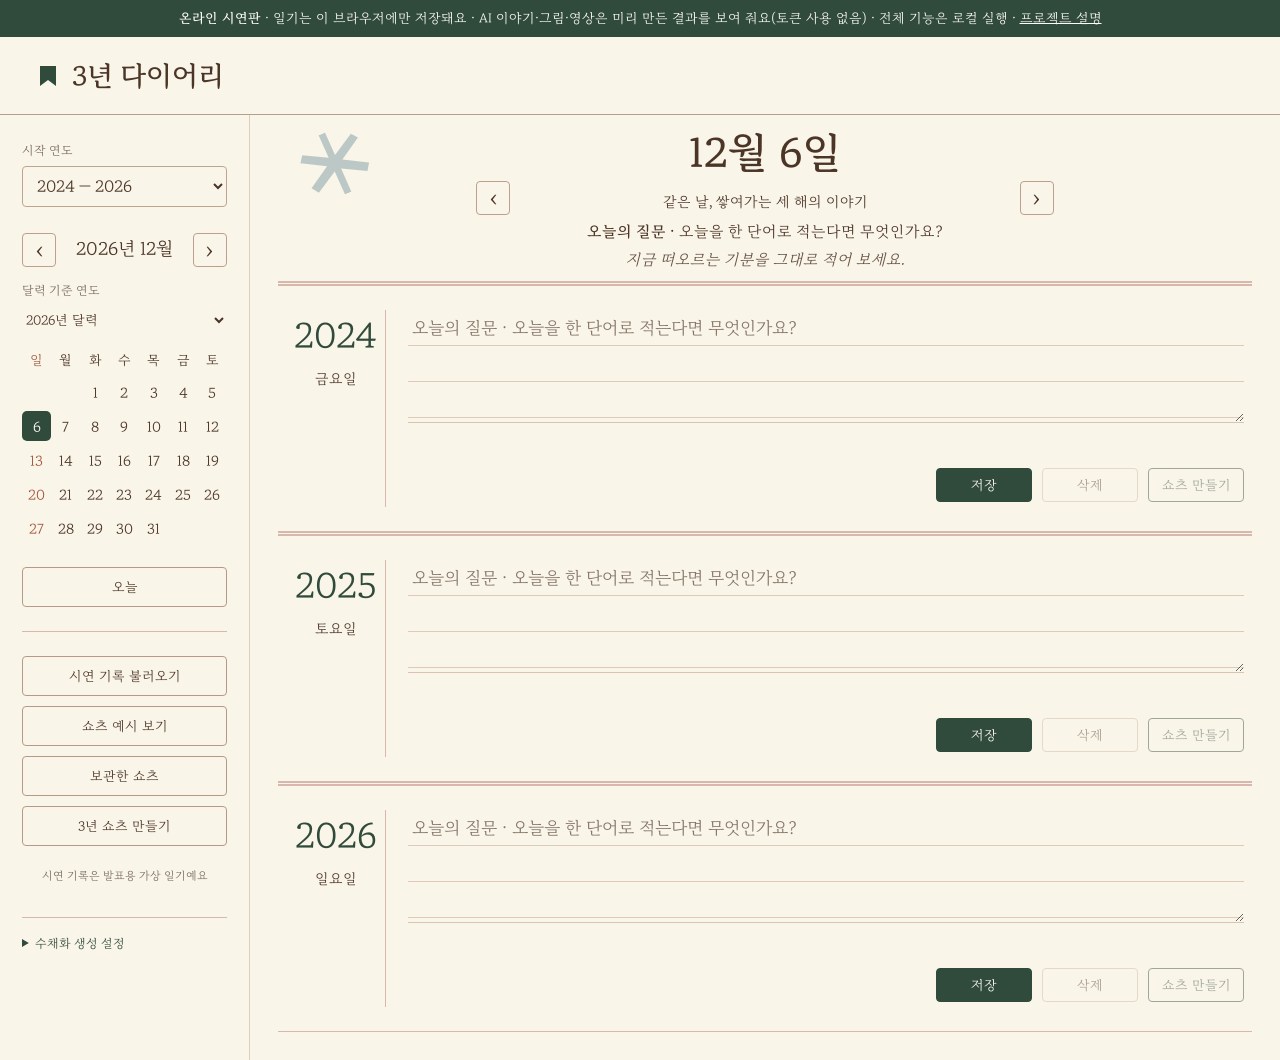
==== commit f5d4f0fa: "사소한 다듬기 2: 3년 쇼츠 버튼 복구, 안내 문구 말투 통일, 시연판 시간대 - 헤더 정리 때 빠졌던 '3년 쇼츠 만들기' 버튼을 사이드바에 복구, 실제 일기는 크레딧 확인 창" ====
--- a/site/index.html
+++ b/site/index.html
@@ -62,6 +62,7 @@
           <button id="btn-load-demo" class="btn-demo">시연 기록 불러오기</button>
           <a href="shorts.html" class="btn-demo long-demo-link">쇼츠 예시 보기</a>
           <button id="btn-saved-shorts" class="btn-demo" type="button">보관한 쇼츠</button>
+          <button id="three-year-video" class="btn-demo" type="button">3년 쇼츠 만들기</button>
           <p class="demo-label">시연 기록은 발표용 가상 일기예요</p>
         </section>
         <details id="image-settings" class="image-settings">
@@ -69,7 +70,7 @@
           <p>GPT Image 2.5 Sunburst<br>한 번에 1장 · 약 15크레딧</p>
           <p id="image-api-status" role="status">연결 설정 확인 중…</p>
           <label><input type="checkbox" id="image-consent" disabled> 일기 저장 시 수채화 생성에 동의</label>
-          <p>일기 본문이 학교 이미지 서비스로 전송됩니다. 내용이 바뀌지 않았으면 그림을 다시 만들지 않습니다.</p>
+          <p>일기 본문이 학교 이미지 서비스로 전송돼요. 내용이 바뀌지 않았으면 그림을 다시 만들지 않아요.</p>
         </details>
       </aside>
 
